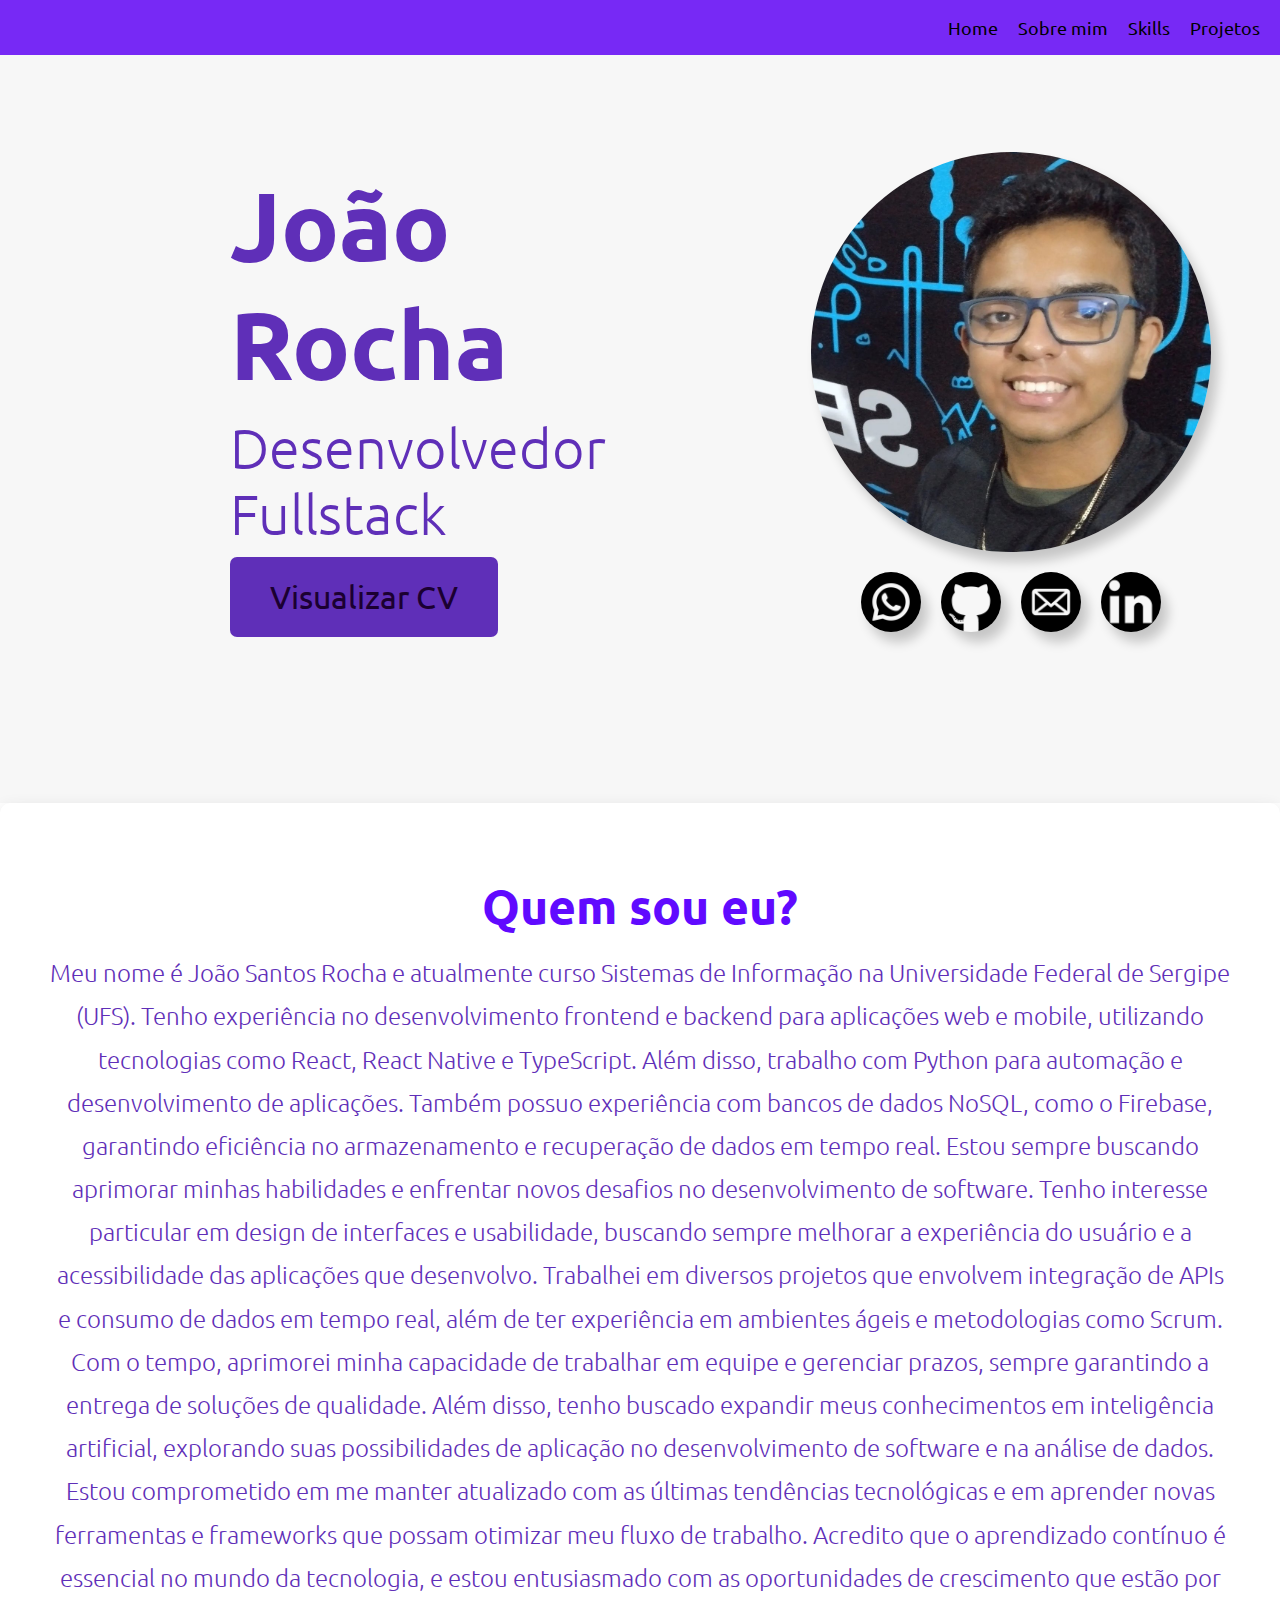
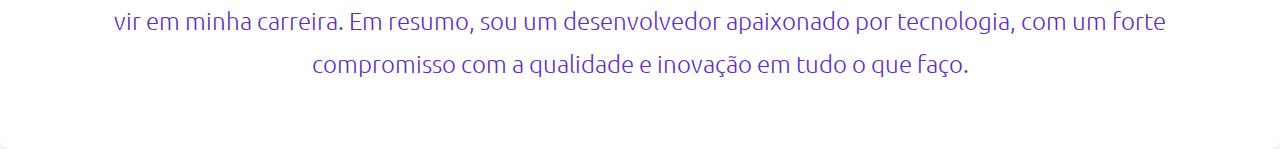
==== html/index.html @ d7274c0e "fist commit" ====
<!DOCTYPE html>
<html lang="pt">
<head>
    <meta charset="UTF-8">
    <meta name="viewport" content="width=device-width, initial-scale=1.0">
    <title>João Rocha</title>

    <link rel="stylesheet" href="./../style/Menunv.css">
    <link rel="stylesheet" href="./../style/home.css">
    <link rel="stylesheet" href="./../style/Sobre-mim.css">

    <link rel="preconnect" href="https://fonts.googleapis.com">
    <link rel="preconnect" href="https://fonts.gstatic.com" crossorigin>
    <link href="https://fonts.googleapis.com/css2?family=Heebo:wght@100..900&family=Roboto:wght@100;300;400;500;700;900&family=Rubik:wght@300;900&family=Ubuntu:wght@300;400;500;700&display=swap" rel="stylesheet">
</head>
<body>

    <header class="Navegacao">
        <div class="menu-nav">
            <ul class="conj-menu-nav">
                <li class="itens-menu-nav"><a href="#home">Home</a></li>
                <li class="itens-menu-nav"><a href="#sobre-mim">Sobre mim</a></li>
                <li class="itens-menu-nav"><a href="#skills">Skills</a></li>
                <li class="itens-menu-nav"><a href="#projetos">Projetos</a></li>
            </ul>
        </div> 
    </header>

    <section id="home" class="Home">
        <div class="Apresentacao">
            <h1>João Rocha</h1>
            <h3>Desenvolvedor Fullstack</h3>
            <a href="./../assets/João_Santos_Rocha.pdf" target="_blank" class="btn-cv">Visualizar CV</a>
        </div>
        <div class="home-img">
            <img src="./../assets/Joao_rocha.jpg" alt="Foto pessoal">
            <ul>
                <li><a href="https://wa.me/5579998866098" target="_blank"><img src="./../assets/whatsapp.png" alt="WhatsApp"></a></li>
                <li><a href="https://github.com/joaoex15" target="_blank"><img src="./../assets/placa-do-github.png" alt="GitHub"></a></li>
                <li><a href="mailto:joaosantoosrocha@hotmail.com"><img src="./../assets/enviar.png" alt="E-mail"></a></li>
                <li><a href="https://www.linkedin.com/in/jo%C3%A3o-rocha-b24790259/" target="_blank">
                    <img src="./../assets/logotipo-do-linkedin.png" alt="LinkedIn">
                </a></li>
            </ul>
        </div>
    </section>

    <section id="sobre-mim" class="Sobre-mim">
        <div class="Quem-sou">
            <h1>Quem sou eu?</h1>
            <h3>Meu nome é João Santos Rocha e atualmente curso Sistemas de Informação na Universidade Federal de Sergipe (UFS). Tenho experiência no desenvolvimento frontend e backend para aplicações web e mobile, utilizando tecnologias como React, React Native e TypeScript. Além disso, trabalho com Python para automação e desenvolvimento de aplicações. Também possuo experiência com bancos de dados NoSQL, como o Firebase, garantindo eficiência no armazenamento e recuperação de dados em tempo real. Estou sempre buscando aprimorar minhas habilidades e enfrentar novos desafios no desenvolvimento de software. 
                Tenho interesse particular em design de interfaces e usabilidade, buscando sempre melhorar a experiência do usuário e a acessibilidade das aplicações que desenvolvo. Trabalhei em diversos projetos que envolvem integração de APIs e consumo de dados em tempo real, além de ter experiência em ambientes ágeis e metodologias como Scrum. Com o tempo, aprimorei minha capacidade de trabalhar em equipe e gerenciar prazos, sempre garantindo a entrega de soluções de qualidade. Além disso, tenho buscado expandir meus conhecimentos em inteligência artificial, explorando suas possibilidades de aplicação no desenvolvimento de software e na análise de dados. 
                Estou comprometido em me manter atualizado com as últimas tendências tecnológicas e em aprender novas ferramentas e frameworks que possam otimizar meu fluxo de trabalho. Acredito que o aprendizado contínuo é essencial no mundo da tecnologia, e estou entusiasmado com as oportunidades de crescimento que estão por vir em minha carreira. Em resumo, sou um desenvolvedor apaixonado por tecnologia, com um forte compromisso com a qualidade e inovação em tudo o que faço.</h3>
        </div>
    </section>

</body>
</html>
---- style/Menunv.css ----
/* Resetando margens, bordas e padding */
body {
    margin: 0;
    border: 0;
    padding: 0;
    font-family: 'Ubuntu', sans-serif;
    box-sizing: border-box; /* Para garantir que padding e bordas não afetem o tamanho */
}

/* Estilos da navegação */
.Navegacao {
    background-color: #7729F5;
    width: 100%;
    height: 55px;
    position: fixed;
    top: 0;
    left: 0;
    z-index: 1000;
    display: flex;
    justify-content: center; /* Centraliza o conteúdo */
    align-items: center;
}

/* Menu de navegação */
.menu-nav {
    display: flex;
    justify-content: flex-end;
    align-items: center;
    width: 100%;
    padding: 0 20px; /* Adicionando um padding lateral */
}

/* Container dos itens de menu */
.conj-menu-nav {
    list-style: none;
    display: flex;
    gap: 20px; /* Aumentando o espaço entre os itens */
}

/* Estilos dos itens do menu */
.itens-menu-nav a {
    color: rgb(0, 0, 0);
    font-size: 18px; /* Aumentando o tamanho da fonte */
    text-decoration: none;
    transition: all 0.3s ease; /* Suaviza a transição */
}

/* Efeito ao passar o mouse */
.itens-menu-nav a:hover {
    font-size: 22px; /* Aumenta o tamanho da fonte no hover */
    color: wheat; /* Alteração na cor */
    transform: scale(1.1); /* Leve aumento de tamanho ao passar o mouse */
}
---- style/home.css ----
/* Seção Home */
.Home {
    display: flex;
    align-items: center;
    justify-content: space-around;
    padding: 5% 10%; /* Ajuste para o padding de forma mais proporcional */
    background-color: hwb(0 97% 3%);
    color: white;
    height: 75vh; /* Garante que a seção ocupe a altura total da tela */
}

/* Apresentação */
.Apresentacao {
    display: flex;
    flex-direction: column;
    align-items: flex-start;
    justify-content: center;
    padding: 5% 10%; /* Ajuste no padding para maior aproveitamento de espaço */
    font-family: 'Ubuntu', sans-serif;
    color: #5f2fb8;
    margin-top: 0; /* Remove a margem superior para melhor aproveitamento */
    width: 100%; /* Garante que ocupe toda a largura disponível */
}

.Apresentacao h1 {
    font-size: 6rem; /* Aumenta o tamanho da fonte */
    margin: 0;
}

.Apresentacao h3 {
    font-size: 3.5rem; /* Aumenta o tamanho da fonte */
    margin: 10px 0;
    font-weight: 300;
}

.Apresentacao a {
    display: inline-block;
    padding: 20px 40px; /* Aumenta o tamanho do botão */
    background-color: #5f2fb8; 
    color: rgb(27, 0, 49); 
    text-align: center;
    text-decoration: none;
    border-radius: 7px; 
    font-size: 32px; /* Aumenta o tamanho do texto */
    transition: background-color 0.3s ease; 
}

.Apresentacao a:hover {
    background-color: rgb(75, 20, 201); 
    opacity: 0.7;
}

/* Imagem e Ícones */
.home-img {
    display: flex;
    flex-direction: column;
    align-items: center;
    justify-content: center;
    text-align: center;
    width: 100%; /* Garante que ocupe toda a largura disponível */
    padding: 0 10%; /* Ajusta o padding para não perder muito espaço */
}

.home-img img {
    width: 400px; /* Aumenta o tamanho da imagem */
    height: auto;
    border-radius: 60%;
    box-shadow: 7px 10px 12px rgba(0, 0, 0, 0.2); 
}

.home-img ul {
    list-style: none;
    padding: 0;
    display: flex;
    justify-content: center;
    gap: 20px; /* Aumenta o espaço entre os ícones */
    margin-top: 20px;
}

.home-img a img {
    width: 60px; /* Aumenta o tamanho dos ícones */
    height: auto;
    transition: 0.3s;
}

.home-img a img:hover {
    transform: scale(2); /* Aumenta o zoom do ícone */
    opacity: 0.8;
}
---- style/Sobre-mim.css ----
/* Seção Sobre-mim */
.Sobre-mim {
    display: flex;
    align-items: center;
    justify-content: center;
    padding: 20px 20px; /* Ajustando o padding para não ficar muito baixo */
    gap: 2%;
    flex-wrap: wrap;
    background-color: hsl(0, 0%, 100%);
    border-radius: 10px;
    box-shadow: 0px 4px 15px rgba(0, 0, 0, 0.1);
    height: auto; /* Removendo a altura fixa e deixando ela se ajustar */
    min-height: 40vh; /* Definindo uma altura mínima */
}

.Quem-sou {
    display: flex;
    flex-direction: column;
    align-items: center;
    font-family: 'Ubuntu', sans-serif;
    text-align: center;
    width: 100%;
    padding: 20px;
}

.Quem-sou h1 {
    font-size: 3rem;
    color: hsl(261, 100%, 52%);
    margin-bottom: 15px;
    font-weight: 700;
    transition: color 0.3s ease;
}

.Quem-sou h1:hover {
    color: hsl(261, 80%, 60%);
}

.Quem-sou h3 {
    color: #5f2fb8;
    font-size: 1.5rem;
    font-weight: 300;
    max-width: 100%;
    margin-top: 0;
    line-height: 1.8;
    transition: color 0.3s ease;
    padding: 0 10px;
}

.Quem-sou h3:hover {
    color: hsl(261, 80%, 60%);
}
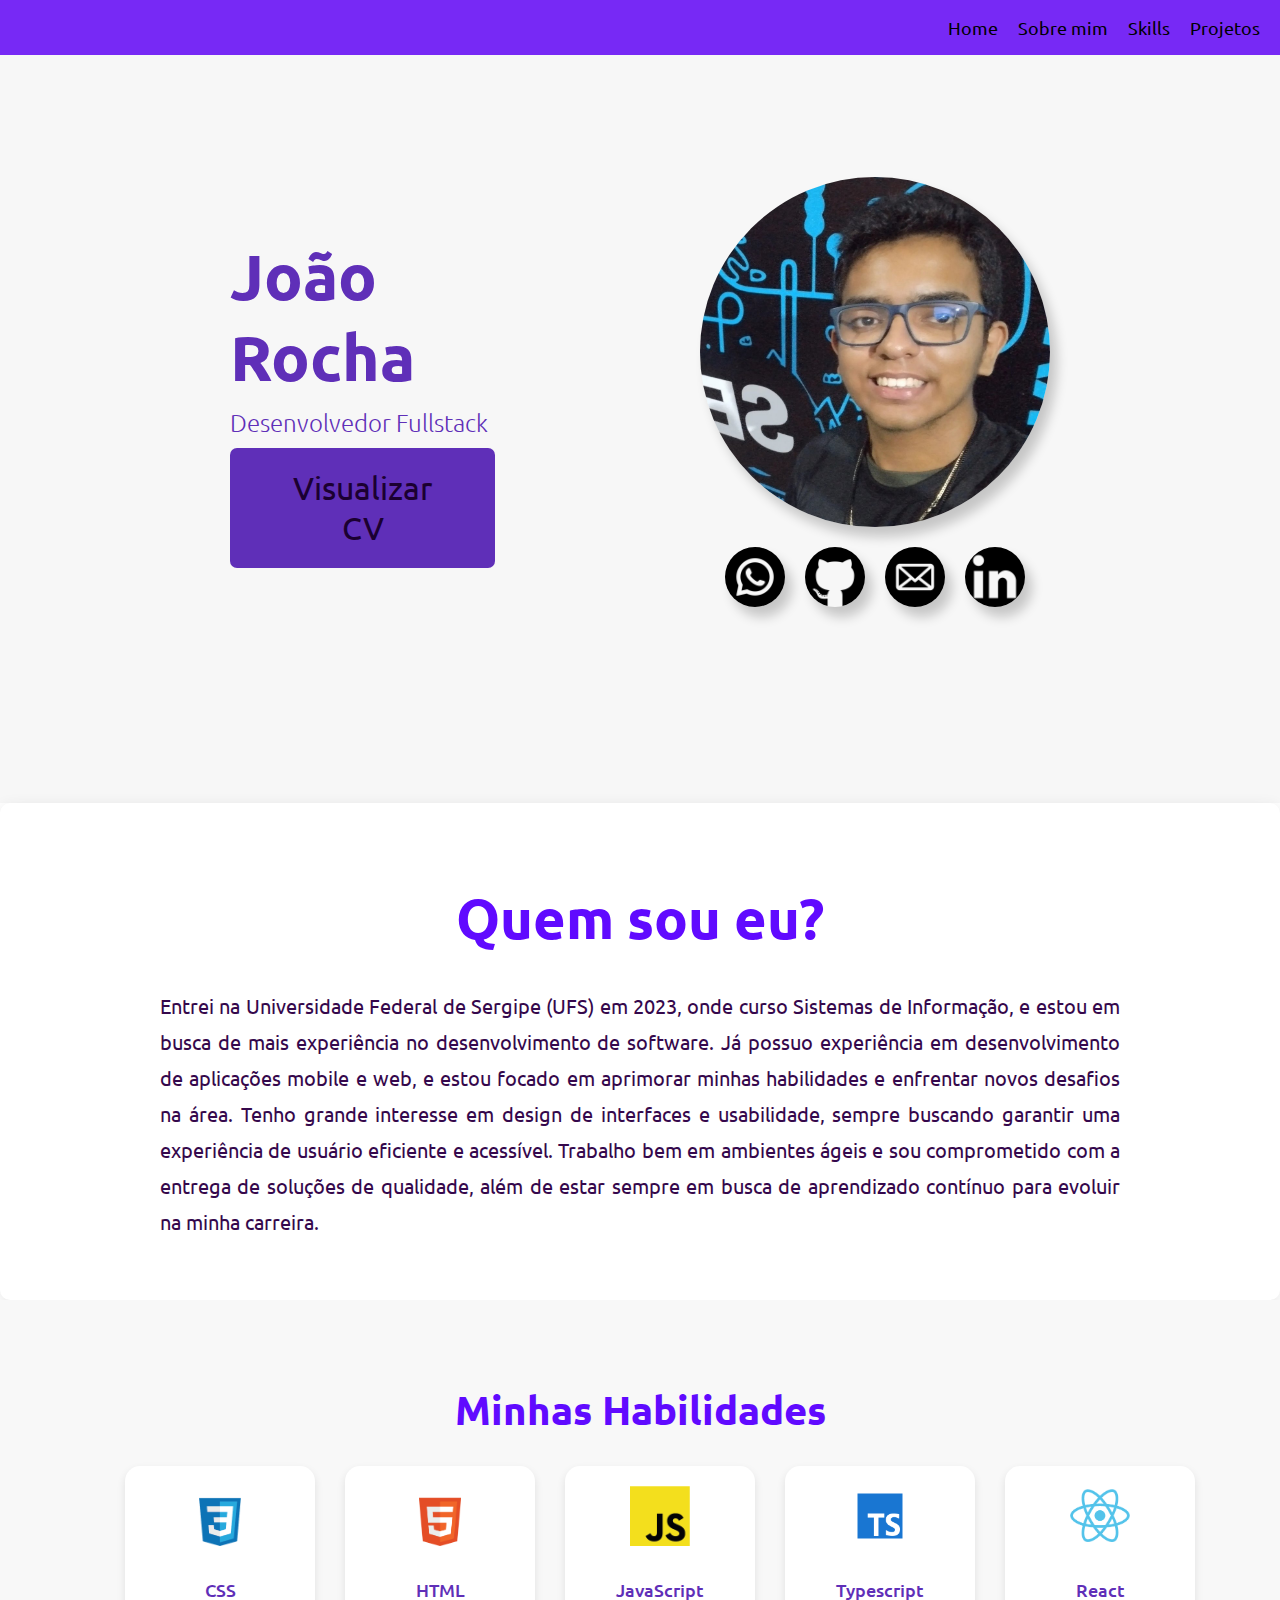
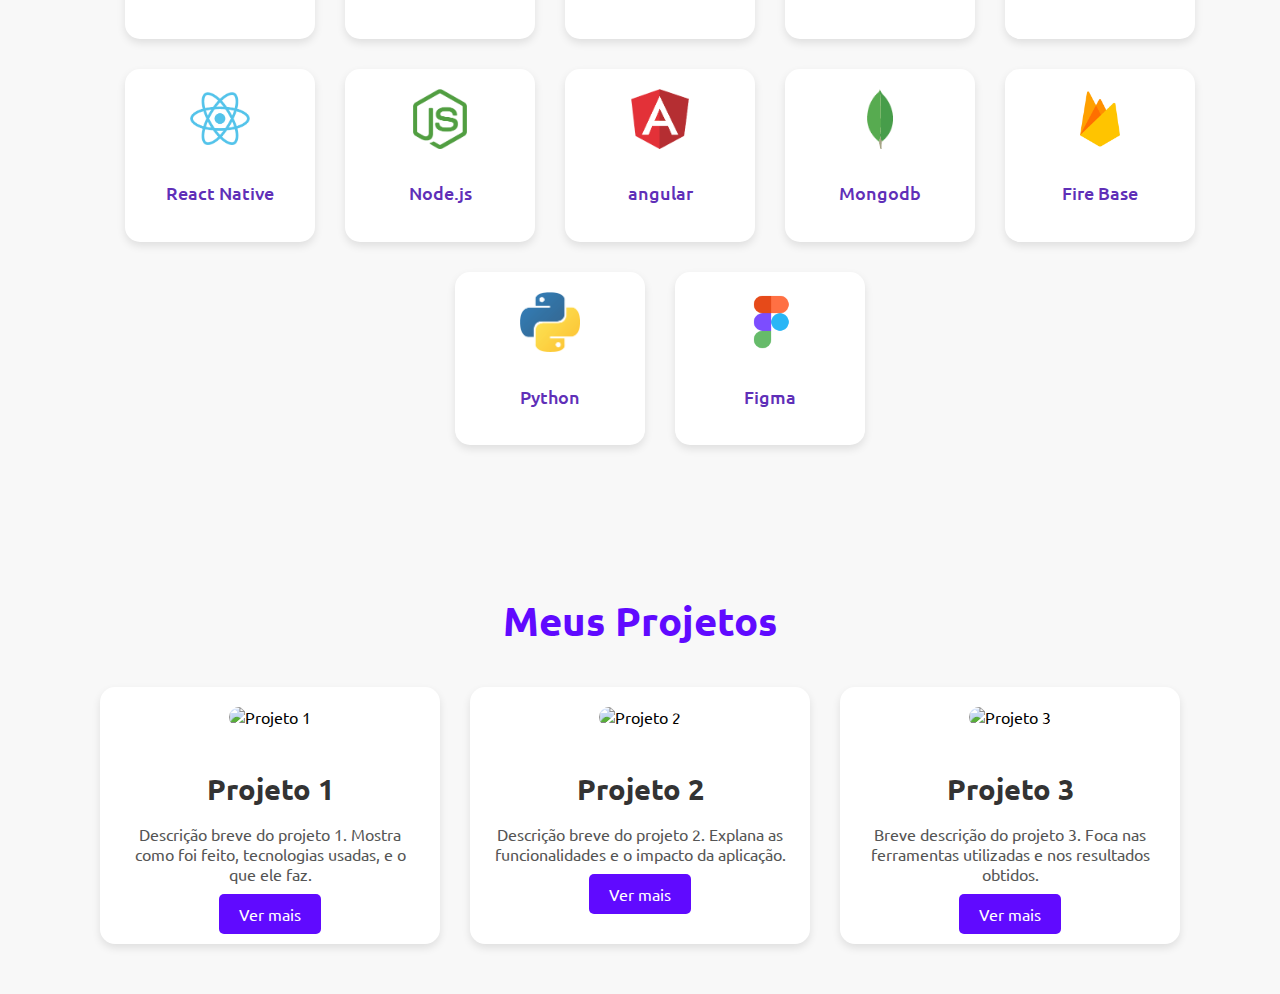
==== commit ecd79b89: "Atualizações em skills e projetos (projentos inacapados falta colocar)" ====
--- a/html/index.html
+++ b/html/index.html
@@ -8,7 +8,8 @@
     <link rel="stylesheet" href="./../style/Menunv.css">
     <link rel="stylesheet" href="./../style/home.css">
     <link rel="stylesheet" href="./../style/Sobre-mim.css">
-
+    <link rel="stylesheet" href="./../style/skill.css"> <!-- Link para o novo arquivo CSS -->
+    <link rel="stylesheet" href="./../style/Projentos.css">
     <link rel="preconnect" href="https://fonts.googleapis.com">
     <link rel="preconnect" href="https://fonts.gstatic.com" crossorigin>
     <link href="https://fonts.googleapis.com/css2?family=Heebo:wght@100..900&family=Roboto:wght@100;300;400;500;700;900&family=Rubik:wght@300;900&family=Ubuntu:wght@300;400;500;700&display=swap" rel="stylesheet">
@@ -48,11 +49,90 @@
     <section id="sobre-mim" class="Sobre-mim">
         <div class="Quem-sou">
             <h1>Quem sou eu?</h1>
-            <h3>Meu nome é João Santos Rocha e atualmente curso Sistemas de Informação na Universidade Federal de Sergipe (UFS). Tenho experiência no desenvolvimento frontend e backend para aplicações web e mobile, utilizando tecnologias como React, React Native e TypeScript. Além disso, trabalho com Python para automação e desenvolvimento de aplicações. Também possuo experiência com bancos de dados NoSQL, como o Firebase, garantindo eficiência no armazenamento e recuperação de dados em tempo real. Estou sempre buscando aprimorar minhas habilidades e enfrentar novos desafios no desenvolvimento de software. 
-                Tenho interesse particular em design de interfaces e usabilidade, buscando sempre melhorar a experiência do usuário e a acessibilidade das aplicações que desenvolvo. Trabalhei em diversos projetos que envolvem integração de APIs e consumo de dados em tempo real, além de ter experiência em ambientes ágeis e metodologias como Scrum. Com o tempo, aprimorei minha capacidade de trabalhar em equipe e gerenciar prazos, sempre garantindo a entrega de soluções de qualidade. Além disso, tenho buscado expandir meus conhecimentos em inteligência artificial, explorando suas possibilidades de aplicação no desenvolvimento de software e na análise de dados. 
-                Estou comprometido em me manter atualizado com as últimas tendências tecnológicas e em aprender novas ferramentas e frameworks que possam otimizar meu fluxo de trabalho. Acredito que o aprendizado contínuo é essencial no mundo da tecnologia, e estou entusiasmado com as oportunidades de crescimento que estão por vir em minha carreira. Em resumo, sou um desenvolvedor apaixonado por tecnologia, com um forte compromisso com a qualidade e inovação em tudo o que faço.</h3>
+            <h3>Entrei na Universidade Federal de Sergipe (UFS) em 2023, onde curso Sistemas de Informação, e estou em busca de mais experiência no desenvolvimento de software. Já possuo experiência em desenvolvimento de aplicações mobile e web, e estou focado em aprimorar minhas habilidades e enfrentar novos desafios na área.
+            
+            Tenho grande interesse em design de interfaces e usabilidade, sempre buscando garantir uma experiência de usuário eficiente e acessível. Trabalho bem em ambientes ágeis e sou comprometido com a entrega de soluções de qualidade, além de estar sempre em busca de aprendizado contínuo para evoluir na minha carreira.</h3>
         </div>
     </section>
 
+    <section id="skills" class="Skills">
+        <h2>Minhas Habilidades</h2>
+        <ul class="skills-list">
+            <li class="skill-item">
+                <img src="../assets/imgs/css.png" alt="Ícone do CSS">
+                <p>CSS</p>
+            </li>
+            <li class="skill-item">
+                <img src="../assets/imgs/html.png" alt="Ícone do HTML">
+                <p>HTML</p>
+            </li>
+            <li class="skill-item">
+                <img src="../assets/imgs/js.png" alt="Ícone do JavaScript">
+                <p>JavaScript</p>
+            </li>
+            <li class="skill-item">
+                <img src="../assets/imgs/icons8-texto-datilografado-96.png" alt="Ícone do Typescript">
+                <p>Typescript</p>
+            </li>
+            <li class="skill-item">
+                <img src="../assets/imgs/react.png" alt="Ícone do React">
+                <p>React</p>
+            </li>
+            <li class="skill-item">
+                <img src="../assets/imgs/react.png" alt="Ícone do React Native">
+                <p>React Native </p>
+            </li>
+            <li class="skill-item">
+                <img src="../assets/imgs/nodejs.png" alt="Ícone do Node.js">
+                <p>Node.js</p>
+            </li>
+            <li class="skill-item">
+                <img src="../assets/imgs/angular.png" alt="Ícone do angular">
+                <p>angular</p>
+            </li>
+            
+            <li class="skill-item">
+                <img src="../assets/imgs/mongodb.png" alt="Ícone do mongodb">
+                <p>Mongodb</p>
+            </li>
+            <li class="skill-item">
+                <img src="../assets/imgs/icons8-firebase-96.png" alt="Ícone do firebase">
+                <p>Fire Base</p>
+            </li>
+
+            <li class="skill-item">
+                <img src="../assets/imgs/python.png" alt="Ícone do python">
+                <p>Python</p>
+            </li>
+            <li class="skill-item">
+                <img src="../assets/imgs/icons8-figma-96.png" alt="Ícone do Figma">
+                <p>Figma</p>
+            </li>
+        </ul>
+    </section>
+    <section id="projetos" class="Projetos">
+        <h2>Meus Projetos</h2>
+        <div class="projects-container">
+            <div class="project-card">
+                <img src="../assets/imgs/project1.png" alt="Projeto 1">
+                <h3>Projeto 1</h3>
+                <p>Descrição breve do projeto 1. Mostra como foi feito, tecnologias usadas, e o que ele faz.</p>
+                <a href="https://linkdo_projeto1.com" target="_blank" class="btn-projeto">Ver mais</a>
+            </div>
+            <div class="project-card">
+                <img src="../assets/imgs/project2.png" alt="Projeto 2">
+                <h3>Projeto 2</h3>
+                <p>Descrição breve do projeto 2. Explana as funcionalidades e o impacto da aplicação.</p>
+                <a href="https://linkdo_projeto2.com" target="_blank" class="btn-projeto">Ver mais</a>
+            </div>
+            <div class="project-card">
+                <img src="../assets/imgs/project3.png" alt="Projeto 3">
+                <h3>Projeto 3</h3>
+                <p>Breve descrição do projeto 3. Foca nas ferramentas utilizadas e nos resultados obtidos.</p>
+                <a href="https://linkdo_projeto3.com" target="_blank" class="btn-projeto">Ver mais</a>
+            </div>
+        </div>
+    </section>
+    
 </body>
 </html>
--- a/style/home.css
+++ b/style/home.css
@@ -23,12 +23,12 @@
 }
 
 .Apresentacao h1 {
-    font-size: 6rem; /* Aumenta o tamanho da fonte */
+    font-size: 4rem; /* Aumenta o tamanho da fonte */
     margin: 0;
 }
 
 .Apresentacao h3 {
-    font-size: 3.5rem; /* Aumenta o tamanho da fonte */
+    font-size: 1.5rem; /* Aumenta o tamanho da fonte */
     margin: 10px 0;
     font-weight: 300;
 }
@@ -62,7 +62,7 @@
 }
 
 .home-img img {
-    width: 400px; /* Aumenta o tamanho da imagem */
+    width: 350px; /* Aumenta o tamanho da imagem */
     height: auto;
     border-radius: 60%;
     box-shadow: 7px 10px 12px rgba(0, 0, 0, 0.2); 
@@ -84,6 +84,6 @@
 }
 
 .home-img a img:hover {
-    transform: scale(2); /* Aumenta o zoom do ícone */
+    transform: scale(1.5); /* Aumenta o zoom do ícone */
     opacity: 0.8;
 }
--- a/style/Sobre-mim.css
+++ b/style/Sobre-mim.css
@@ -1,16 +1,15 @@
-/* Seção Sobre-mim */
 .Sobre-mim {
     display: flex;
     align-items: center;
     justify-content: center;
-    padding: 20px 20px; /* Ajustando o padding para não ficar muito baixo */
+    padding: 20px;
     gap: 2%;
     flex-wrap: wrap;
     background-color: hsl(0, 0%, 100%);
     border-radius: 10px;
     box-shadow: 0px 4px 15px rgba(0, 0, 0, 0.1);
-    height: auto; /* Removendo a altura fixa e deixando ela se ajustar */
-    min-height: 40vh; /* Definindo uma altura mínima */
+    height: auto;
+    min-height: 40vh;
 }
 
 .Quem-sou {
@@ -24,9 +23,9 @@
 }
 
 .Quem-sou h1 {
-    font-size: 3rem;
+    font-size: 3.5rem;
     color: hsl(261, 100%, 52%);
-    margin-bottom: 15px;
+    margin-bottom: 20px;
     font-weight: 700;
     transition: color 0.3s ease;
 }
@@ -37,15 +36,25 @@
 
 .Quem-sou h3 {
     color: #5f2fb8;
-    font-size: 1.5rem;
+    font-size: 1.75rem;
     font-weight: 300;
-    max-width: 100%;
     margin-top: 0;
-    line-height: 1.8;
+    line-height: 1.6;
     transition: color 0.3s ease;
-    padding: 0 10px;
+    padding: 0 15px;
 }
 
 .Quem-sou h3:hover {
     color: hsl(261, 80%, 60%);
 }
+
+.Quem-sou h3 {
+    color: #35084c;
+    font-size: 1.25rem;
+    font-weight: 400;
+    line-height: 1.8;
+    margin-top: 15px;
+    padding: 0 20px;
+    max-width: 80%;
+    text-align: justify;
+}
--- a/style/skill.css
+++ b/style/skill.css
@@ -0,0 +1,54 @@
+.Skills {
+    background-color: #f8f8f8;
+    padding: 50px 20px;
+    text-align: center;
+}
+
+.Skills h2 {
+    font-size: 2.5rem;
+    color: hsl(261, 100%, 52%);
+    margin-bottom: 30px;
+    font-weight: 700;
+}
+
+.skills-list {
+    display: flex;
+    justify-content: center;
+    flex-wrap: wrap;
+    gap: 30px;
+}
+
+.skill-item {
+    display: flex;
+    flex-direction: column;
+    align-items: center;
+    width: 150px; /* Ajustei o tamanho para que os cards fiquem mais proporcionais */
+    text-align: center;
+    background-color: #fff; /* Fundo branco para destacar cada card */
+    border-radius: 15px; /* Bordas arredondadas */
+    padding: 20px;
+    box-shadow: 0 4px 8px rgba(0, 0, 0, 0.1); /* Sombra suave para dar profundidade */
+    transition: transform 0.3s ease-in-out, box-shadow 0.3s ease-in-out; /* Transição suave para o hover */
+}
+
+.skill-item img {
+    width: 60px; /* Ajustei o tamanho da imagem para ficar proporcional ao card */
+    height: 60px;
+    object-fit: contain;
+    margin-bottom: 15px; /* Maior espaço entre a imagem e o texto */
+}
+
+.skill-item p {
+    font-size: 1.1rem; /* Reduzi um pouco o tamanho da fonte para melhorar o equilíbrio */
+    color: #5f2fb8;
+    font-weight: 500;
+}
+
+.skill-item:hover {
+    transform: translateY(-10px); /* Eleva o card quando o mouse passa */
+    box-shadow: 0 8px 16px rgba(0, 0, 0, 0.2); /* Aumenta a sombra para dar destaque */
+}
+
+.skill-item:hover p {
+    color: hsl(261, 80%, 60%); /* Muda a cor do texto quando o card é hoverizado */
+}
--- a/style/Projentos.css
+++ b/style/Projentos.css
@@ -0,0 +1,68 @@
+.Projetos {
+    background-color: #f8f8f8;
+    padding: 50px 20px;
+    text-align: center;
+}
+
+.Projetos h2 {
+    font-size: 2.5rem;
+    color: hsl(261, 100%, 52%);
+    margin-bottom: 40px;
+    font-weight: 700;
+}
+
+.projects-container {
+    display: flex;
+    justify-content: center;
+    gap: 30px;
+    flex-wrap: wrap;
+}
+
+.project-card {
+    background-color: #fff;
+    width: 300px;
+    border-radius: 15px;
+    padding: 20px;
+    box-shadow: 0 4px 8px rgba(0, 0, 0, 0.1);
+    transition: transform 0.3s ease-in-out, box-shadow 0.3s ease-in-out;
+    text-align: center;
+}
+
+.project-card img {
+    width: 100%;
+    height: 180px;
+    object-fit: cover;
+    border-radius: 10px;
+    margin-bottom: 15px;
+}
+
+.project-card h3 {
+    font-size: 1.8rem;
+    color: #333;
+    margin-bottom: 10px;
+}
+
+.project-card p {
+    font-size: 1rem;
+    color: #555;
+    margin-bottom: 20px;
+}
+
+.project-card .btn-projeto {
+    background-color: hsl(261, 100%, 52%);
+    color: white;
+    padding: 10px 20px;
+    font-size: 1rem;
+    border-radius: 5px;
+    text-decoration: none;
+    transition: background-color 0.3s ease;
+}
+
+.project-card .btn-projeto:hover {
+    background-color: hsl(261, 80%, 60%);
+}
+
+.project-card:hover {
+    transform: translateY(-10px);
+    box-shadow: 0 8px 16px rgba(0, 0, 0, 0.2);
+}
